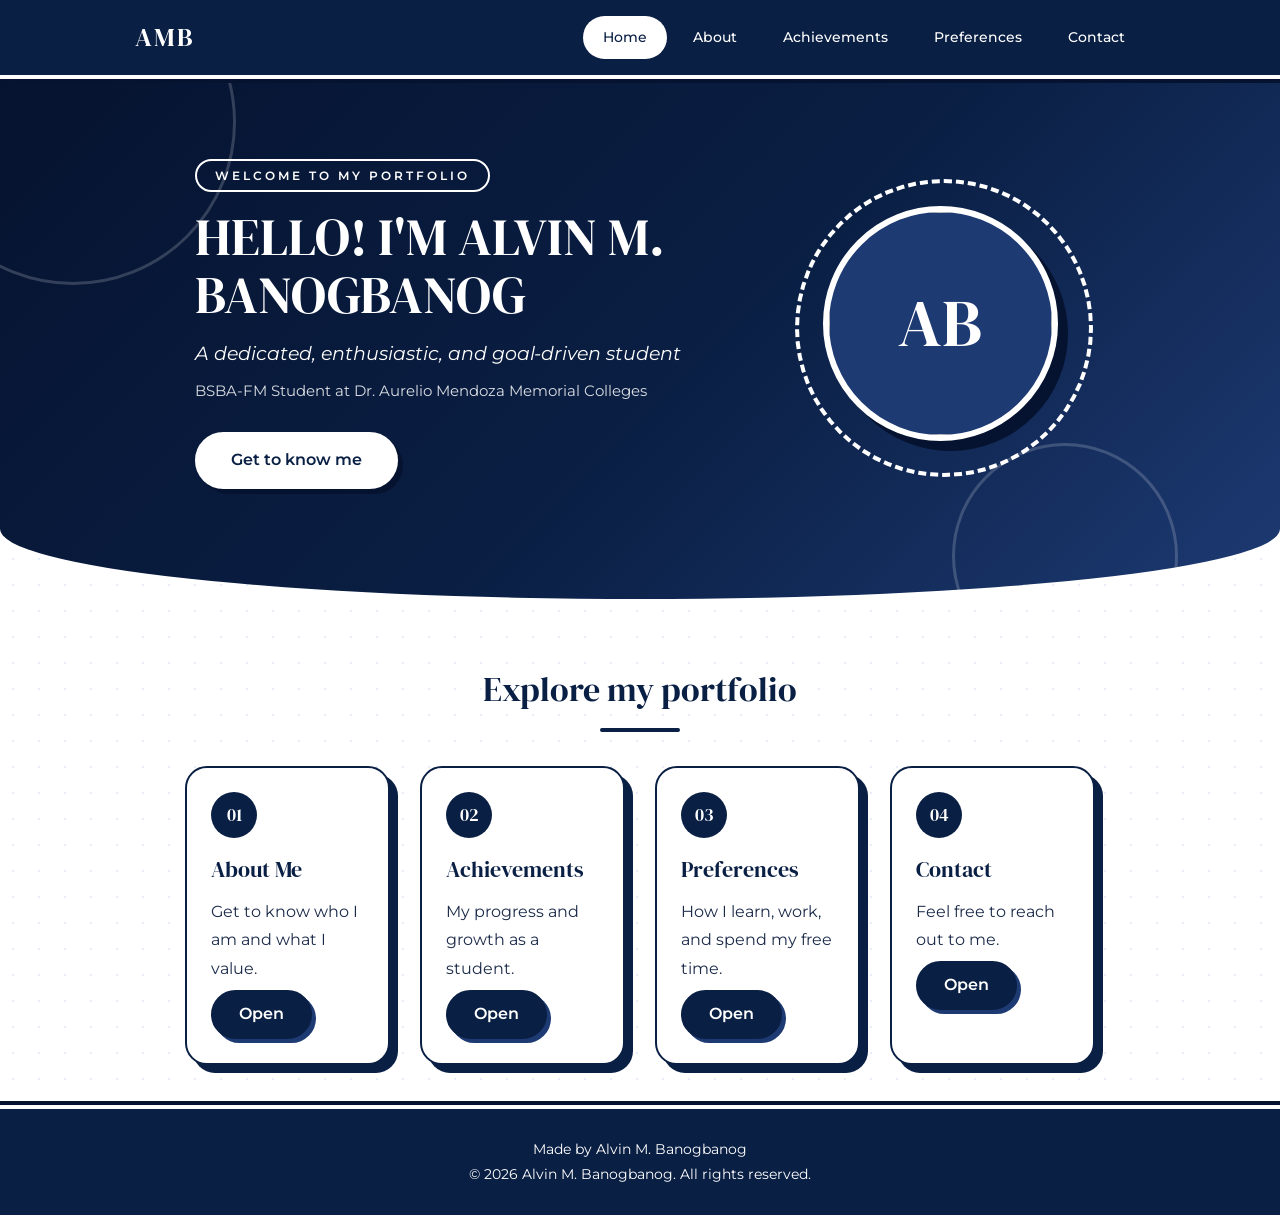
==== index.html @ 98a3b9c5 "Add files via upload" ====
<!DOCTYPE html>
<html lang="en">
<head>
  <meta charset="UTF-8">
  <meta name="viewport" content="width=device-width, initial-scale=1.0">
  <title>Alvin M. Banogbanog | Portfolio</title>
  <link rel="preconnect" href="https://fonts.googleapis.com">
  <link rel="preconnect" href="https://fonts.gstatic.com" crossorigin>
  <link href="https://fonts.googleapis.com/css2?family=DM+Serif+Display&family=Montserrat:wght@400;500;600&display=swap" rel="stylesheet">
  <link rel="stylesheet" href="style.css">
</head>
<body>

  <header>
    <nav>
      <a href="index.html" class="logo">AMB</a>
      <ul>
        <li><a href="index.html" class="active">Home</a></li>
        <li><a href="about.html">About</a></li>
        <li><a href="achievements.html">Achievements</a></li>
        <li><a href="preferences.html">Preferences</a></li>
        <li><a href="contact.html">Contact</a></li>
      </ul>
    </nav>
  </header>

  <div class="hero">
    <div class="hero-text">
      <span class="kicker">Welcome to my portfolio</span>
      <h1>Hello! I'm Alvin M. Banogbanog</h1>
      <p class="subtitle">A dedicated, enthusiastic, and goal-driven student</p>
      <p class="school">BSBA-FM Student at Dr. Aurelio Mendoza Memorial Colleges</p>
      <a href="about.html" class="button">Get to know me</a>
    </div>

    <div class="photo-wrap">
      <div class="photo">
        <span>AB</span>
        <img src="profile.jpg" alt="">
      </div>
    </div>
  </div>

  <section>
    <div class="section-title">
      <h2>Explore my portfolio</h2>
      <div class="line"></div>
    </div>

    <div class="cards menu-cards">
      <div class="card">
        <span class="num">01</span>
        <h3>About Me</h3>
        <p>Get to know who I am and what I value.</p>
        <a href="about.html" class="button">Open</a>
      </div>

      <div class="card">
        <span class="num">02</span>
        <h3>Achievements</h3>
        <p>My progress and growth as a student.</p>
        <a href="achievements.html" class="button">Open</a>
      </div>

      <div class="card">
        <span class="num">03</span>
        <h3>Preferences</h3>
        <p>How I learn, work, and spend my free time.</p>
        <a href="preferences.html" class="button">Open</a>
      </div>

      <div class="card">
        <span class="num">04</span>
        <h3>Contact</h3>
        <p>Feel free to reach out to me.</p>
        <a href="contact.html" class="button">Open</a>
      </div>
    </div>
  </section>

  <footer>
    <p>Made by Alvin M. Banogbanog</p>
    <p>&copy; 2026 Alvin M. Banogbanog. All rights reserved.</p>
  </footer>

</body>
</html>
---- style.css ----
:root {
  --navy: #0a1f44;
  --navy-dark: #061330;
  --navy-mid: #1d3a73;
  --navy-soft: #e8eef9;
  --white: #ffffff;
  --text: #1b2a49;
}

* {
  margin: 0;
  padding: 0;
  box-sizing: border-box;
}

html {
  scroll-behavior: smooth;
}

body {
  font-family: "Montserrat", sans-serif;
  color: var(--text);
  line-height: 1.8;
  background-color: var(--white);
  background-image: radial-gradient(var(--navy-soft) 1.5px, transparent 1.5px);
  background-size: 26px 26px;
  display: flex;
  flex-direction: column;
  min-height: 100vh;
}

h1, h2, h3, .logo {
  font-family: "DM Serif Display", serif;
  font-weight: 400;
}

header {
  position: sticky;
  top: 0;
  z-index: 10;
  background-color: var(--navy);
  border-bottom: 4px solid var(--white);
  box-shadow: 0 4px 0 var(--navy-dark);
}

nav {
  max-width: 1050px;
  margin: 0 auto;
  padding: 14px 20px;
  display: flex;
  justify-content: space-between;
  align-items: center;
  flex-wrap: wrap;
  gap: 10px;
}

.logo {
  font-size: 26px;
  color: var(--white);
  letter-spacing: 2px;
  text-decoration: none;
}

nav ul {
  list-style: none;
  display: flex;
  gap: 6px;
  flex-wrap: wrap;
}

nav ul a {
  display: block;
  color: var(--white);
  text-decoration: none;
  font-size: 14px;
  font-weight: 500;
  padding: 7px 18px;
  border: 2px solid transparent;
  border-radius: 30px;
  transition: 0.3s;
}

nav ul a:hover {
  border-color: var(--white);
}

nav ul a.active {
  background-color: var(--white);
  color: var(--navy);
}

.hero {
  position: relative;
  overflow: hidden;
  display: flex;
  align-items: center;
  justify-content: center;
  flex-wrap: wrap;
  gap: 60px;
  padding: 80px 8% 110px;
  background: linear-gradient(135deg, var(--navy-dark) 0%, var(--navy) 55%, var(--navy-mid) 100%);
  color: var(--white);
  border-radius: 0 0 50% 50% / 0 0 70px 70px;
}

.hero::before,
.hero::after {
  content: "";
  position: absolute;
  border-radius: 50%;
  border: 3px solid rgba(255, 255, 255, 0.18);
}

.hero::before {
  width: 320px;
  height: 320px;
  top: -120px;
  left: -90px;
}

.hero::after {
  width: 220px;
  height: 220px;
  bottom: -70px;
  right: 8%;
}

.hero-text,
.photo-wrap {
  position: relative;
  z-index: 1;
}

.hero-text {
  max-width: 540px;
}

.kicker {
  display: inline-block;
  border: 2px solid var(--white);
  padding: 4px 18px;
  border-radius: 30px;
  font-size: 12px;
  font-weight: 600;
  letter-spacing: 3px;
  text-transform: uppercase;
  margin-bottom: 16px;
}

.hero h1 {
  font-size: 52px;
  line-height: 1.1;
  text-transform: uppercase;
  margin-bottom: 14px;
}

.subtitle {
  font-size: 19px;
  font-style: italic;
  margin-bottom: 6px;
}

.school {
  font-size: 15px;
  opacity: 0.85;
  margin-bottom: 28px;
}

.button {
  display: inline-block;
  background-color: var(--white);
  color: var(--navy);
  padding: 12px 34px;
  border: 2px solid var(--white);
  border-radius: 30px;
  text-decoration: none;
  font-weight: 600;
  box-shadow: 5px 5px 0 var(--navy-dark);
  transition: 0.2s;
}

.button:hover {
  transform: translate(-3px, -3px);
  box-shadow: 8px 8px 0 var(--navy-dark);
}

.card .button {
  background-color: var(--navy);
  color: var(--white);
  border-color: var(--navy);
  box-shadow: 4px 4px 0 var(--navy-mid);
  padding: 8px 26px;
  margin-top: 6px;
}

.photo-wrap {
  position: relative;
  width: 290px;
  height: 290px;
  display: flex;
  align-items: center;
  justify-content: center;
}

.photo-wrap::before {
  content: "";
  position: absolute;
  top: 0;
  left: 0;
  width: 100%;
  height: 100%;
  border-radius: 50%;
  border: 4px dashed var(--white);
  animation: spin 20s linear infinite;
}

@keyframes spin {
  to {
    transform: rotate(360deg);
  }
}

.photo {
  position: relative;
  width: 235px;
  height: 235px;
  border-radius: 50%;
  overflow: hidden;
  border: 6px solid var(--white);
  background-color: var(--navy-mid);
  box-shadow: 10px 10px 0 var(--navy-dark);
  display: flex;
  align-items: center;
  justify-content: center;
}

.photo span {
  font-family: "DM Serif Display", serif;
  font-size: 4.2rem;
  color: var(--white);
}

.photo img {
  position: absolute;
  top: 0;
  left: 0;
  width: 100%;
  height: 100%;
  object-fit: cover;
  object-position: top;
}

.page-head {
  text-align: center;
  padding: 60px 20px 50px;
  background-color: var(--navy);
  color: var(--white);
  border-radius: 0 0 50% 50% / 0 0 50px 50px;
}

.page-head .number {
  display: block;
  font-family: "DM Serif Display", serif;
  font-size: 18px;
  letter-spacing: 6px;
  opacity: 0.7;
}

.page-head h1 {
  font-size: 46px;
  text-transform: uppercase;
}

.page-head .line {
  width: 80px;
  height: 4px;
  background-color: var(--white);
  margin: 10px auto 0;
  border-radius: 10px;
}

section {
  width: 100%;
  max-width: 950px;
  margin: 0 auto;
  padding: 60px 20px 40px;
}

.section-title {
  text-align: center;
  margin-bottom: 34px;
}

.section-title h2 {
  font-size: 34px;
  color: var(--navy);
}

.section-title .line {
  width: 80px;
  height: 4px;
  background-color: var(--navy);
  margin: 8px auto 0;
  border-radius: 10px;
}

.box,
.card {
  background-color: var(--white);
  border: 2px solid var(--navy);
  border-radius: 22px;
  box-shadow: 8px 8px 0 var(--navy);
  padding: 30px;
  transition: 0.2s;
}

.box p {
  margin-bottom: 16px;
}

.box p:last-child {
  margin-bottom: 0;
}

.cards {
  display: flex;
  flex-wrap: wrap;
  gap: 30px;
}

.card {
  flex: 1 1 260px;
}

.menu-cards .card {
  flex: 1 1 190px;
  padding: 24px;
}

.card:hover {
  transform: translate(-4px, -4px);
  box-shadow: 12px 12px 0 var(--navy);
}

.card h3 {
  color: var(--navy);
  font-size: 22px;
  margin-bottom: 8px;
}

.card .num {
  display: inline-block;
  width: 46px;
  height: 46px;
  line-height: 46px;
  text-align: center;
  border-radius: 50%;
  background-color: var(--navy);
  color: var(--white);
  font-family: "DM Serif Display", serif;
  font-size: 18px;
  margin-bottom: 12px;
}

.achievement-list {
  list-style: none;
  counter-reset: item;
  margin-top: 34px;
}

.achievement-list li {
  counter-increment: item;
  position: relative;
  background-color: var(--white);
  border: 2px solid var(--navy);
  border-radius: 16px;
  padding: 14px 18px 14px 70px;
  margin-bottom: 16px;
  box-shadow: 5px 5px 0 var(--navy);
  transition: 0.2s;
}

.achievement-list li::before {
  content: counter(item);
  position: absolute;
  left: 14px;
  top: 50%;
  transform: translateY(-50%);
  width: 38px;
  height: 38px;
  line-height: 38px;
  text-align: center;
  border-radius: 50%;
  background-color: var(--navy);
  color: var(--white);
  font-family: "DM Serif Display", serif;
}

.achievement-list li:hover {
  transform: translateX(8px);
}

.closing {
  text-align: center;
  font-style: italic;
  margin-top: 36px;
  padding: 22px;
  background-color: var(--navy);
  color: var(--white);
  border-radius: 18px;
}

.contact-cards .card {
  text-align: center;
}

.contact-cards a {
  color: var(--navy);
  font-weight: 600;
  word-break: break-all;
}

.tags {
  display: flex;
  justify-content: center;
  flex-wrap: wrap;
  gap: 12px;
  margin-top: 30px;
}

.tags span {
  background-color: var(--navy);
  color: var(--white);
  padding: 8px 22px;
  border-radius: 30px;
  font-size: 14px;
  font-weight: 500;
  box-shadow: 4px 4px 0 var(--navy-mid);
}

footer {
  margin-top: auto;
  text-align: center;
  padding: 28px;
  background-color: var(--navy);
  color: var(--white);
  font-size: 14px;
  border-top: 4px solid var(--white);
  box-shadow: 0 -4px 0 var(--navy-dark);
}

@media (max-width: 700px) {
  .hero {
    flex-direction: column-reverse;
    text-align: center;
    padding: 50px 6% 80px;
    gap: 30px;
  }

  .hero h1 {
    font-size: 36px;
  }

  .page-head h1 {
    font-size: 34px;
  }

  nav {
    justify-content: center;
  }

  .photo-wrap {
    width: 240px;
    height: 240px;
  }

  .photo {
    width: 195px;
    height: 195px;
  }
}
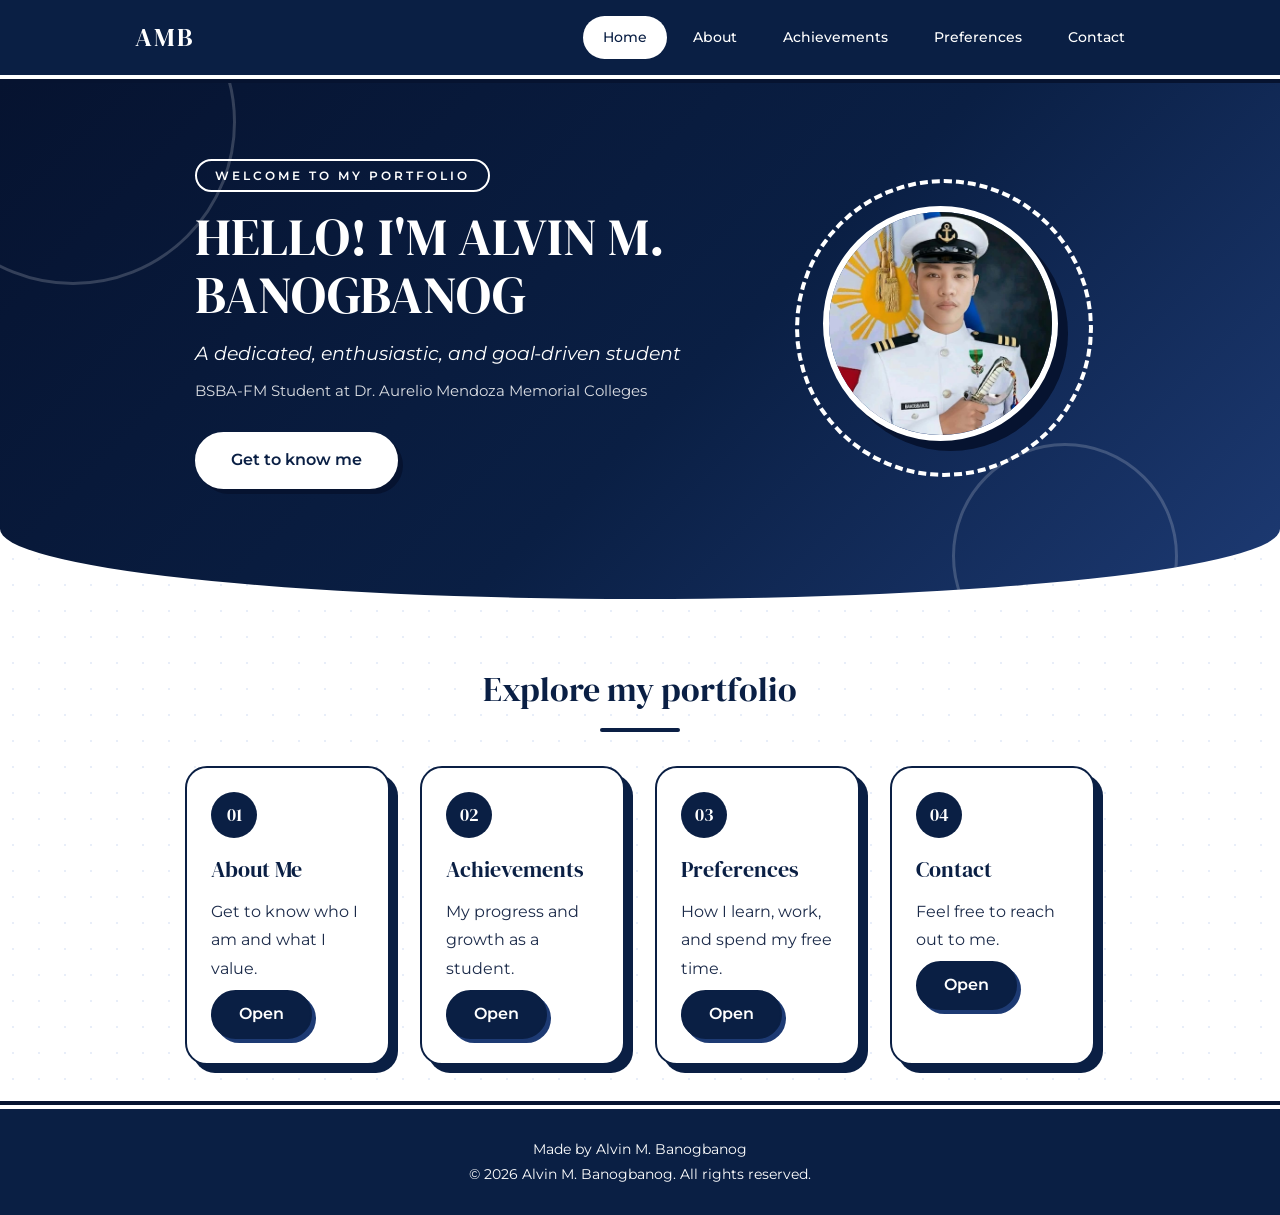
==== commit b1d1239e: "Add files via upload" ====
--- a/index.html
+++ b/index.html
@@ -36,7 +36,7 @@
     <div class="photo-wrap">
       <div class="photo">
         <span>AB</span>
-        <img src="profile.jpg" alt="">
+        <img src="./images/41342474-dede-4d69-af20-d81089a7a07e.jfif" alt="">
       </div>
     </div>
   </div>
